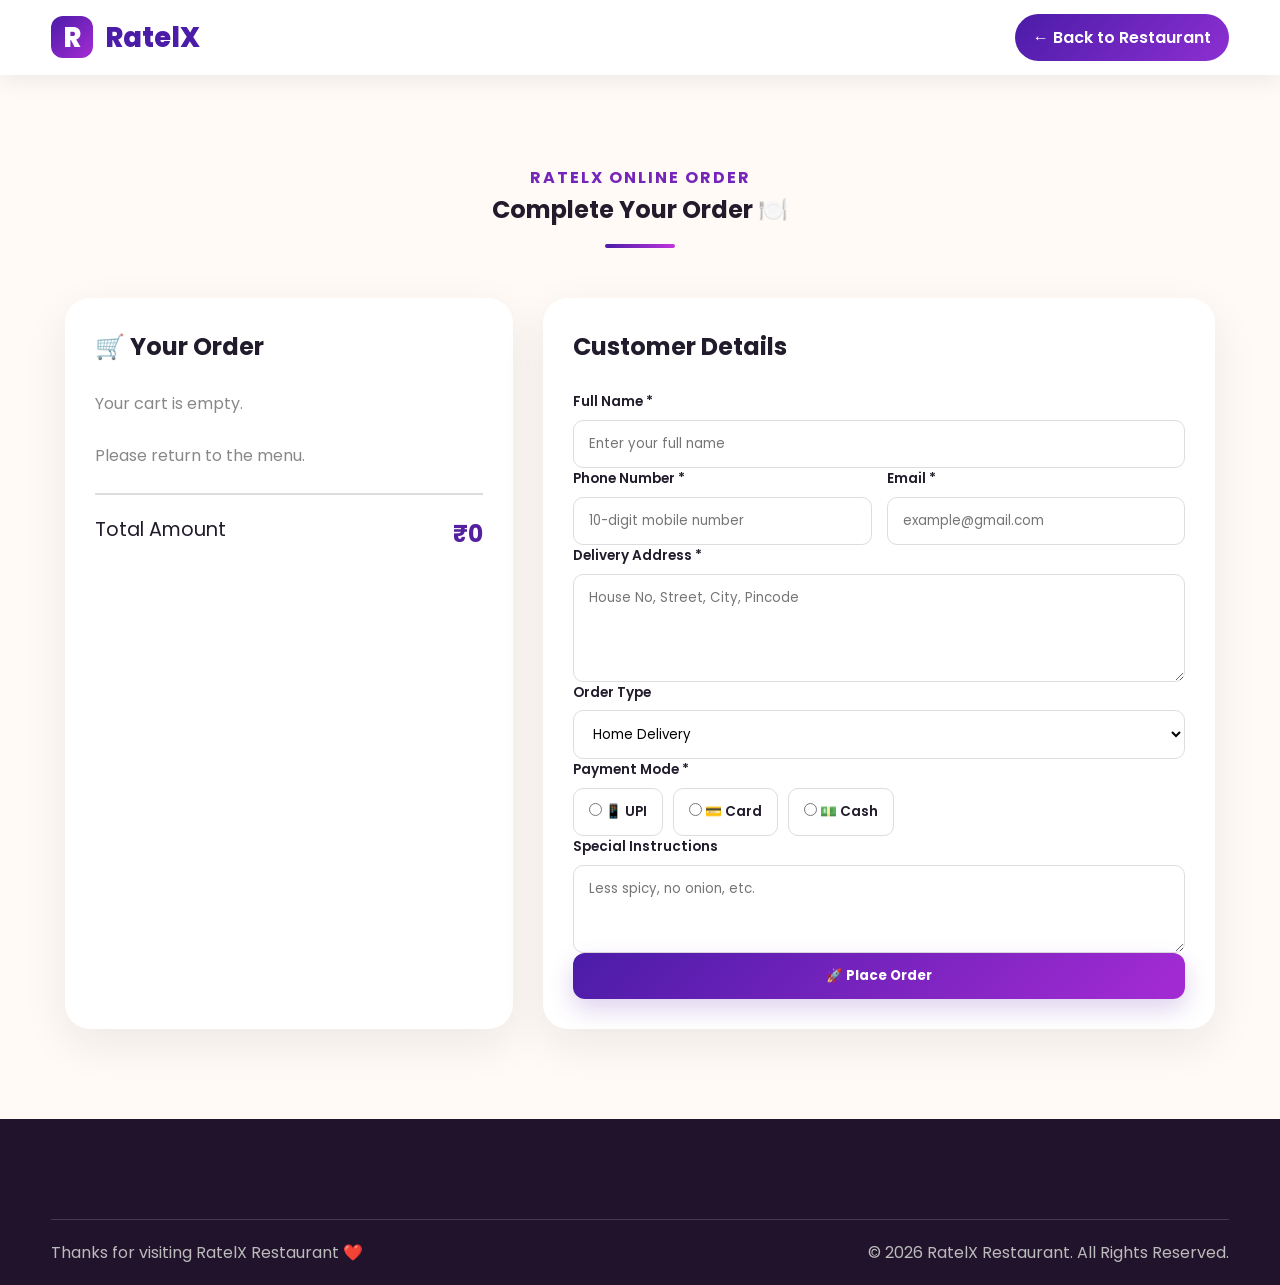
==== order.html @ f3d79026 "Add files via upload" ====
<!DOCTYPE html>
<html lang="en">

<head>

    <meta charset="UTF-8">

    <meta name="viewport"
          content="width=device-width, initial-scale=1.0">

    <title>RatelX | Place Your Order</title>

    <link rel="stylesheet" href="style.css">

    <link rel="preconnect" href="https://fonts.googleapis.com">

    <link rel="preconnect"
          href="https://fonts.gstatic.com"
          crossorigin>

    <link href="https://fonts.googleapis.com/css2?family=Poppins:wght@300;400;500;600;700;800&display=swap"
          rel="stylesheet">

</head>


<body class="order-page">


<header class="header">

    <nav class="navbar">

        <div class="logo">
            <span>R</span>
            RatelX
        </div>

        <a href="index.html" class="nav-order">
            ← Back to Restaurant
        </a>

    </nav>

</header>


<main>

<section class="order-section">

    <div class="section-title">

        <p>RATELX ONLINE ORDER</p>

        <h1>
            Complete Your Order 🍽️
        </h1>

        <span></span>

    </div>


    <div class="order-layout">


        <!-- ORDER SUMMARY -->

        <div class="order-summary">

            <h2>🛒 Your Order</h2>

            <div id="orderItems">

                <p class="empty-cart">
                    Your cart is empty.
                    <br><br>
                    Go back and select some delicious food!
                </p>

            </div>


            <div class="order-total">

                <span>Total Amount</span>

                <strong id="orderTotal">
                    ₹0
                </strong>

            </div>

        </div>


        <!-- CUSTOMER FORM -->

        <form id="orderForm" class="order-form">


            <h2>Customer Details</h2>


            <div class="input-group">

                <label>Full Name *</label>

                <input
                    type="text"
                    id="customerName"
                    placeholder="Enter your full name"
                    required>

            </div>


            <div class="form-row">

                <div class="input-group">

                    <label>Phone Number *</label>

                    <input
                        type="tel"
                        id="customerPhone"
                        pattern="[0-9]{10}"
                        maxlength="10"
                        placeholder="10-digit mobile number"
                        required>

                </div>


                <div class="input-group">

                    <label>Email *</label>

                    <input
                        type="email"
                        id="customerEmail"
                        placeholder="example@gmail.com"
                        required>

                </div>

            </div>


            <div class="input-group">

                <label>Delivery Address *</label>

                <textarea
                    id="customerAddress"
                    rows="4"
                    placeholder="House No, Street, City, Pincode"
                    required></textarea>

            </div>


            <div class="input-group">

                <label>Order Type</label>

                <select id="orderType">

                    <option>Home Delivery</option>
                    <option>Take Away</option>
                    <option>Dine In</option>

                </select>

            </div>


            <div class="input-group">

                <label>Payment Mode *</label>

                <div class="payment-options">

                    <label>
                        <input
                            type="radio"
                            name="payment"
                            value="UPI"
                            required>

                        📱 UPI
                    </label>


                    <label>
                        <input
                            type="radio"
                            name="payment"
                            value="Card">

                        💳 Card
                    </label>


                    <label>
                        <input
                            type="radio"
                            name="payment"
                            value="Cash">

                        💵 Cash
                    </label>

                </div>

            </div>


            <div class="input-group">

                <label>Special Instructions</label>

                <textarea
                    id="instructions"
                    rows="3"
                    placeholder="Less spicy, no onion, etc."></textarea>

            </div>


            <button
                type="submit"
                class="btn primary-btn full-btn">

                🚀 Place Order

            </button>

        </form>

    </div>


    <!-- ORDER SUCCESS -->

    <div id="orderSuccess" class="order-success">

        <div class="success-icon">
            ✓
        </div>

        <h2>
            Order Placed Successfully!
        </h2>

        <p id="orderMessage"></p>

        <div class="success-actions">

            <button
                class="btn primary-btn"
                onclick="sendSMSDemo()">

                📱 Send SMS Confirmation

            </button>

            <a href="index.html"
               class="btn secondary-btn">

                🏠 Back Home

            </a>

        </div>

    </div>

</section>

</main>


<footer class="footer">

    <div class="footer-bottom">

        <p>
            Thanks for visiting RatelX Restaurant ❤️
        </p>

        <p>
            © 2026 RatelX Restaurant.
            All Rights Reserved.
        </p>

    </div>

</footer>


<script src="script.js"></script>

</body>

</html>
---- style.css ----
/* =====================================================
   RATELX RESTAURANT
   MAIN STYLESHEET
===================================================== */

* {
    margin: 0;
    padding: 0;
    box-sizing: border-box;
}

html {
    scroll-behavior: smooth;
}

body {
    font-family: "Poppins", sans-serif;
    background: #fffaf5;
    color: #211b2b;
    line-height: 1.6;
}

a {
    text-decoration: none;
    color: inherit;
}

button,
input,
select,
textarea {
    font-family: inherit;
}

button {
    cursor: pointer;
}


/* =====================================================
   HEADER
===================================================== */

.header {
    position: sticky;
    top: 0;
    z-index: 1000;
    background: rgba(255, 255, 255, 0.95);
    backdrop-filter: blur(12px);
    box-shadow: 0 4px 25px rgba(0, 0, 0, 0.08);
}

.navbar {
    width: min(1200px, 92%);
    margin: auto;

    min-height: 75px;

    display: flex;
    align-items: center;
    justify-content: space-between;

    gap: 25px;
}

.logo {
    font-size: 1.7rem;
    font-weight: 800;
    color: #4b1ca8;
}

.logo span {
    display: inline-flex;

    width: 42px;
    height: 42px;

    justify-content: center;
    align-items: center;

    border-radius: 12px;

    color: white;
    background: linear-gradient(135deg, #4b1ca8, #a52bd4);

    margin-right: 7px;
}

.nav-links {
    list-style: none;

    display: flex;
    align-items: center;

    gap: 25px;
}

.nav-links a {
    font-size: 0.9rem;
    font-weight: 600;

    transition: 0.3s;
}

.nav-links a:hover {
    color: #7226bb;
}

.nav-order {
    padding: 11px 18px;

    color: white;

    background: linear-gradient(135deg, #4b1ca8, #8d2fd2);

    border-radius: 30px;

    font-weight: 600;

    transition: 0.3s;
}

.nav-order:hover {
    transform: translateY(-3px);
    box-shadow: 0 8px 20px rgba(75, 28, 168, 0.3);
}

.menu-toggle {
    display: none;

    border: none;
    background: none;

    font-size: 1.6rem;
}


/* =====================================================
   HERO
===================================================== */

.hero {
    min-height: 700px;

    width: min(1200px, 92%);
    margin: auto;

    display: grid;
    grid-template-columns: 1.1fr 0.9fr;

    align-items: center;

    gap: 50px;
}

.hero-content {
    animation: fadeUp 1s ease;
}

.small-title {
    color: #7b29bd;
    font-weight: 700;
    letter-spacing: 3px;
}

.hero h1 {
    font-size: clamp(3rem, 6vw, 5.8rem);
    line-height: 1.05;
    margin: 15px 0;
}

.hero h1 span {
    color: #7926bd;
}

.hero-content>p:not(.small-title) {
    max-width: 600px;
    color: #665d6d;
    font-size: 1.1rem;
}

.hero-buttons {
    display: flex;
    gap: 15px;
    margin: 30px 0;
    flex-wrap: wrap;
}

.btn {
    display: inline-flex;

    align-items: center;
    justify-content: center;

    border: none;
    border-radius: 12px;

    padding: 13px 24px;

    font-weight: 700;

    transition: 0.3s;
}

.primary-btn {
    color: white;

    background: linear-gradient(135deg,
            #4b1ca8,
            #a52bd4);

    box-shadow: 0 10px 25px rgba(90, 30, 170, 0.2);
}

.primary-btn:hover {
    transform: translateY(-4px);
    box-shadow: 0 15px 30px rgba(90, 30, 170, 0.3);
}

.secondary-btn {
    border: 2px solid #6520aa;
    color: #6520aa;
    background: white;
}

.secondary-btn:hover {
    background: #6520aa;
    color: white;
}

.hero-stats {
    display: flex;
    gap: 40px;
}

.hero-stats div {
    display: flex;
    flex-direction: column;
}

.hero-stats strong {
    color: #4b1ca8;
    font-size: 1.5rem;
}

.hero-stats small {
    color: #777;
}

.hero-food {
    min-height: 500px;

    display: flex;
    justify-content: center;
    align-items: center;

    position: relative;
}

.food-circle {
    width: 350px;
    height: 350px;

    display: flex;
    align-items: center;
    justify-content: center;

    font-size: 12rem;

    border-radius: 50%;

    background:
        radial-gradient(circle,
            #fff 35%,
            #f4ddff 36%,
            #e6c5ff 70%,
            #cf9eff 100%);

    box-shadow:
        0 30px 80px rgba(89, 32, 160, 0.2);

    animation: floatFood 4s ease-in-out infinite;
}

.floating-card {
    position: absolute;

    padding: 14px 20px;

    background: white;

    border-radius: 15px;

    box-shadow: 0 12px 30px rgba(0, 0, 0, 0.12);

    font-weight: 700;
}

.main-img {
    border-radius: 50%;
}

.card-one {
    top: 20%;
    right: 0;
}

.card-two {
    bottom: 20%;
    left: 0;
}



/* =====================================================
   SECTION
===================================================== */

.section {
    width: min(1200px, 92%);
    margin: auto;
    padding: 90px 0;
}

.section-title {
    text-align: center;
    margin-bottom: 50px;
}

.section-title p {
    color: #7625bb;
    font-weight: 700;
    letter-spacing: 2px;
}

.section-title h2 {
    font-size: clamp(2rem, 4vw, 3rem);
    margin-top: 8px;
}

.section-title span {
    display: block;

    width: 70px;
    height: 4px;

    background: linear-gradient(90deg,
            #4b1ca8,
            #c034dc);

    margin: 15px auto;
    border-radius: 10px;
}

hr {
    border: none;
    border-top: 1px solid #eadff0;
}


/* =====================================================
   ABOUT
===================================================== */

.about-grid {
    display: grid;
    grid-template-columns: 1fr 1fr;
    gap: 60px;
    align-items: center;
}

.rest-img {
    border-radius: 20px;
}

.about-image {
    min-height: 400px;

    display: flex;
    justify-content: center;
    align-items: center;

    font-size: 10rem;

    border-radius: 40px;




}

.about-content h3 {
    font-size: 2rem;
    margin-bottom: 20px;
}

.about-content p {
    color: #6d6573;
    margin-bottom: 18px;
}

.features {
    display: grid;
    grid-template-columns: 1fr 1fr;
    gap: 15px;

    margin-top: 25px;
}

.features div {
    padding: 12px;

    border-radius: 10px;

    background: #f4eaff;

    color: #54209a;

    font-weight: 600;
}


/* =====================================================
   MENU
===================================================== */

.category-buttons {
    display: flex;
    justify-content: center;

    gap: 10px;

    flex-wrap: wrap;

    margin-bottom: 35px;
}

.category-buttons button {
    border: 1px solid #ddd;

    background: white;

    padding: 10px 18px;

    border-radius: 25px;

    transition: 0.3s;
}

.category-buttons button:hover,
.category-buttons button.active {
    background: #5b20a7;
    color: white;
}

.menu-grid {
    display: grid;

    grid-template-columns:
        repeat(3, 1fr);

    gap: 25px;
}

.food-card {
    overflow: hidden;

    background: white;

    border-radius: 20px;

    box-shadow: 0 10px 35px rgba(40, 20, 60, 0.08);

    transition: 0.4s;
}

.food-card:hover {
    transform: translateY(-8px);

    box-shadow:
        0 20px 45px rgba(50, 20, 80, 0.15);
}

.food-image {
    min-height: 190px;

    display: flex;
    align-items: center;
    justify-content: center;

    font-size: 6rem;

    background:
        linear-gradient(135deg,
            #f4e8ff,
            #fff5ec);

    position: relative;
}

.img-size {
    height: 230px;
    width: 100%;
}

.discount,
.special {
    position: absolute;

    top: 15px;
    left: 15px;

    padding: 6px 12px;

    border-radius: 20px;

    background: #e7d5ff;

    color: #5a209e;

    font-size: 0.7rem;
    font-weight: 800;
}

.special {
    background: #fff0bb;
    color: #9a6700;
}

.food-info {
    padding: 22px;
}

.food-type {
    color: #8c38bd;

    font-size: 0.7rem;

    font-weight: 800;

    letter-spacing: 1px;
}

.food-info h3 {
    margin: 7px 0;
}

.food-info p {
    color: #777;
    font-size: 0.9rem;
}

.price-row {
    margin-top: 20px;

    display: flex;
    justify-content: space-between;
    align-items: center;
}

.price-row div {
    display: flex;
    flex-direction: column;
}

.price-row del {
    color: #aaa;
    font-size: 0.8rem;
}

.price-row strong {
    color: #4c1da3;
    font-size: 1.3rem;
}

.price-row button {
    border: none;

    padding: 9px 15px;

    border-radius: 10px;

    color: white;

    background: #5620a6;

    transition: 0.3s;
}

.price-row button:hover {
    transform: scale(1.05);
}


/* =====================================================
   SPECIAL OFFER
===================================================== */

.special-section {
    width: min(1100px, 92%);

    margin: 30px auto 80px;

    min-height: 350px;

    border-radius: 35px;

    display: flex;
    align-items: center;

    padding: 60px;

    color: white;

    background:
        linear-gradient(120deg,
            #351071,
            #7b1fa2,
            #ba39ce);

    position: relative;
    overflow: hidden;
}

.special-section::after {
    content: "🍛";

    position: absolute;

    right: 50px;
    top: 40px;

    font-size: 15rem;

    opacity: 0.15;
}

.special-content {
    position: relative;
    z-index: 1;
}

.special-content>p:first-child {
    letter-spacing: 3px;
    font-weight: 700;
}

.special-content h2 {
    font-size: 3rem;
    margin: 10px 0;
}

.combo-price {
    display: flex;
    gap: 15px;
    align-items: center;

    margin: 25px 0;
}

.combo-price strong {
    font-size: 2.5rem;
}

.combo-price span {
    background: white;
    color: #6520a8;
    padding: 5px 12px;
    border-radius: 20px;
    font-weight: 700;
}


/* =====================================================
   BOOKING
===================================================== */

.booking-container {
    display: grid;

    grid-template-columns: 0.8fr 1.2fr;

    gap: 40px;

    background: white;

    padding: 40px;

    border-radius: 30px;

    box-shadow: 0 15px 50px rgba(40, 20, 60, 0.08);
}

.booking-info {
    padding: 20px;
}

.booking-info h3 {
    font-size: 2rem;
}

.booking-info p {
    color: #777;
    margin: 15px 0 30px;
}

.booking-benefits {
    display: grid;
    gap: 15px;
}

.booking-benefits div {
    padding: 14px;

    background: #f6edff;

    border-radius: 12px;

    font-weight: 600;

    color: #542099;
}

.booking-form {
    display: flex;
    flex-direction: column;
    gap: 15px;
}

.form-row {
    display: grid;

    grid-template-columns: 1fr 1fr;

    gap: 15px;
}

.input-group {
    display: flex;
    flex-direction: column;
    gap: 7px;
}

.input-group label,
.rating-grid label {
    font-size: 0.85rem;
    font-weight: 600;
}

input,
select,
textarea {
    width: 100%;

    padding: 13px 15px;

    border: 1px solid #ddd;

    border-radius: 10px;

    outline: none;

    background: #fff;

    transition: 0.3s;
}

input:focus,
select:focus,
textarea:focus {
    border-color: #7225b5;

    box-shadow:
        0 0 0 3px rgba(114, 37, 181, 0.1);
}

.full-btn {
    width: 100%;
}


/* =====================================================
   OTP
===================================================== */

.otp-box {
    display: none;

    max-width: 500px;

    margin: 30px auto 0;

    padding: 30px;

    text-align: center;

    background: white;

    border-radius: 20px;

    box-shadow: 0 10px 35px rgba(0, 0, 0, 0.1);
}

.otp-box.active {
    display: block;

    animation: fadeUp 0.5s ease;
}

.otp-box input {
    max-width: 250px;

    margin: 15px auto;
    text-align: center;

    letter-spacing: 5px;
}

#demoOTP {
    margin-top: 15px;

    color: #7523b4;

    font-weight: 700;
}

.success-message {
    display: none;

    max-width: 700px;

    margin: 30px auto;

    padding: 30px;

    text-align: center;

    border-radius: 20px;

    background: #e9fff1;

    color: #146b38;
}

.success-message.active {
    display: block;

    animation: fadeUp 0.5s ease;
}


/* =====================================================
   RATING
===================================================== */

.rating-form {
    max-width: 850px;

    margin: auto;

    padding: 40px;

    background: white;

    border-radius: 25px;

    box-shadow: 0 15px 50px rgba(40, 20, 60, 0.08);
}

.rating-question {
    margin: 30px 0;
}

.stars {
    display: flex;

    flex-direction: row-reverse;

    justify-content: flex-end;

    gap: 5px;

    margin-top: 10px;
}

.stars input {
    display: none;
}

.stars label {
    font-size: 2.5rem;

    color: #ccc;

    cursor: pointer;

    transition: 0.2s;
}

.stars label:hover,
.stars label:hover~label {
    color: #ffc400;
}

.stars input:checked~label {
    color: #ffc400;
}

.rating-grid {
    display: grid;

    grid-template-columns: 1fr 1fr;

    gap: 20px;

    margin-bottom: 20px;
}


/* =====================================================
   INNOVATION
===================================================== */

.innovation {
    background: #fffaf5;
}

.innovation-grid {
    display: grid;

    grid-template-columns:
        repeat(4, 1fr);

    gap: 20px;
}

.innovation-grid article {
    padding: 30px 20px;

    background: white;

    border-radius: 20px;

    text-align: center;

    transition: 0.3s;
}

.innovation-grid article:hover {
    transform: translateY(-7px);

    box-shadow:
        0 15px 35px rgba(50, 20, 80, 0.1);
}

.innovation-grid article>div {
    font-size: 3rem;
}

.innovation-grid h3 {
    margin: 12px 0;
}

.innovation-grid p {
    color: #777;
    font-size: 0.9rem;
}


/* =====================================================
   ORDER PAGE
===================================================== */

.order-section {
    width: min(1150px, 92%);

    margin: auto;

    padding: 90px 0;
}

.order-layout {
    display: grid;

    grid-template-columns: 0.8fr 1.2fr;

    gap: 30px;
}

.order-summary,
.order-form {
    background: white;

    border-radius: 25px;

    padding: 30px;

    box-shadow:
        0 15px 45px rgba(40, 20, 60, 0.08);
}

.order-summary h2,
.order-form h2 {
    margin-bottom: 25px;
}

.order-item {
    display: flex;

    justify-content: space-between;

    align-items: center;

    gap: 10px;

    padding: 15px 0;

    border-bottom: 1px solid #eee;
}

.order-item strong {
    color: #54209f;
}

.remove-item {
    border: none;

    background: #ffe6e6;

    color: #a22;

    border-radius: 8px;

    padding: 5px 8px;
}

.order-total {
    display: flex;

    justify-content: space-between;

    margin-top: 25px;

    padding-top: 20px;

    border-top: 2px solid #ddd;

    font-size: 1.2rem;
}

.order-total strong {
    color: #54209f;
    font-size: 1.5rem;
}

.empty-cart {
    color: #888;
}

.payment-options {
    display: flex;

    flex-wrap: wrap;

    gap: 10px;
}

.payment-options label {
    padding: 12px 15px;

    border: 1px solid #ddd;

    border-radius: 10px;

    cursor: pointer;
}

.payment-options input {
    width: auto;
}

.order-success {
    display: none;

    max-width: 750px;

    margin: 40px auto;

    padding: 50px 30px;

    text-align: center;

    background: white;

    border-radius: 30px;

    box-shadow:
        0 20px 60px rgba(40, 20, 60, 0.12);
}

.order-success.active {
    display: block;

    animation: fadeUp 0.6s ease;
}

.success-icon {
    width: 80px;
    height: 80px;

    display: flex;

    justify-content: center;
    align-items: center;

    margin: auto;

    border-radius: 50%;

    background: #d8ffe7;

    color: #159348;

    font-size: 3rem;
}

.success-actions {
    display: flex;

    justify-content: center;

    gap: 15px;

    margin-top: 25px;

    flex-wrap: wrap;
}


/* =====================================================
   FOOTER
===================================================== */

.footer {
    background: #20132b;

    color: white;

    padding: 60px 0 20px;
}

.footer-grid {
    width: min(1200px, 92%);

    margin: auto;

    display: grid;

    grid-template-columns:
        1.4fr 1fr 1fr 1fr;

    gap: 40px;
}

.footer-logo {
    color: white;
}

.footer-grid h3 {
    margin-bottom: 15px;
}

.footer-grid a {
    display: block;

    color: #cfc6d5;

    margin: 8px 0;

    transition: 0.3s;
}

.footer-grid a:hover {
    color: white;
}

.footer-grid p {
    color: #cfc6d5;
    margin: 5px 0;
}

.footer-bottom {
    width: min(1200px, 92%);

    margin: 40px auto 0;

    padding-top: 20px;

    border-top: 1px solid #44384d;

    display: flex;

    justify-content: space-between;

    gap: 20px;

    color: #bbb;
}


/* =====================================================
   CART FLOATING BUTTON
===================================================== */

.cart-button {
    position: fixed;

    right: 25px;
    bottom: 25px;

    width: 60px;
    height: 60px;

    display: flex;

    align-items: center;
    justify-content: center;

    border-radius: 50%;

    color: white;

    background: #5d20aa;

    box-shadow:
        0 10px 30px rgba(70, 20, 130, 0.3);

    font-size: 1.4rem;

    z-index: 900;

    transition: 0.3s;
}

.cart-button:hover {
    transform: scale(1.1);
}

.cart-button span {
    position: absolute;

    right: -4px;
    top: -4px;

    width: 23px;
    height: 23px;

    display: flex;

    align-items: center;
    justify-content: center;

    border-radius: 50%;

    background: #e63474;

    color: white;

    font-size: 0.7rem;
}


/* =====================================================
   ANIMATIONS
===================================================== */

@keyframes fadeUp {

    from {
        opacity: 0;
        transform: translateY(30px);
    }

    to {
        opacity: 1;
        transform: translateY(0);
    }

}

@keyframes floatFood {

    0%,
    100% {
        transform: translateY(0);
    }

    50% {
        transform: translateY(-20px);
    }

}


/* =====================================================
   RESPONSIVE DESIGN
===================================================== */

@media(max-width:1000px) {

    .nav-links {
        gap: 12px;
    }

    .menu-grid {
        grid-template-columns: repeat(2, 1fr);
    }

    .innovation-grid {
        grid-template-columns: repeat(2, 1fr);
    }

    .hero {
        grid-template-columns: 1fr;
        text-align: center;
        padding: 60px 0;
    }

    .hero-content>p:not(.small-title) {
        margin: auto;
    }

    .hero-buttons,
    .hero-stats {
        justify-content: center;
    }

    .hero-food {
        min-height: 400px;
    }

    .booking-container,
    .order-layout {
        grid-template-columns: 1fr;
    }

}


@media(max-width:750px) {

    .navbar {
        flex-wrap: wrap;
    }

    .menu-toggle {
        display: block;
    }

    .nav-links {
        display: none;

        width: 100%;

        flex-direction: column;

        padding: 20px;

        background: white;

        border-radius: 15px;
    }

    .nav-links.show {
        display: flex;
    }

    .nav-order {
        display: none;
    }

    .hero h1 {
        font-size: 3rem;
    }

    .food-circle {
        width: 270px;
        height: 270px;

        font-size: 8rem;
    }

    .about-grid {
        grid-template-columns: 1fr;
    }

    .menu-grid {
        grid-template-columns: 1fr;
    }

    .booking-container {
        padding: 20px;
    }

    .form-row,
    .rating-grid {
        grid-template-columns: 1fr;
    }

    .footer-grid {
        grid-template-columns: 1fr 1fr;
    }

    .footer-bottom {
        flex-direction: column;
    }

}


@media(max-width:500px) {

    .hero-stats {
        gap: 20px;
    }

    .hero-stats strong {
        font-size: 1.2rem;
    }

    .special-section {
        padding: 35px 25px;
    }

    .special-content h2 {
        font-size: 2.2rem;
    }

    .innovation-grid,
    .footer-grid {
        grid-template-columns: 1fr;
    }

    .rating-form,
    .order-summary,
    .order-form {
        padding: 20px;
    }

}
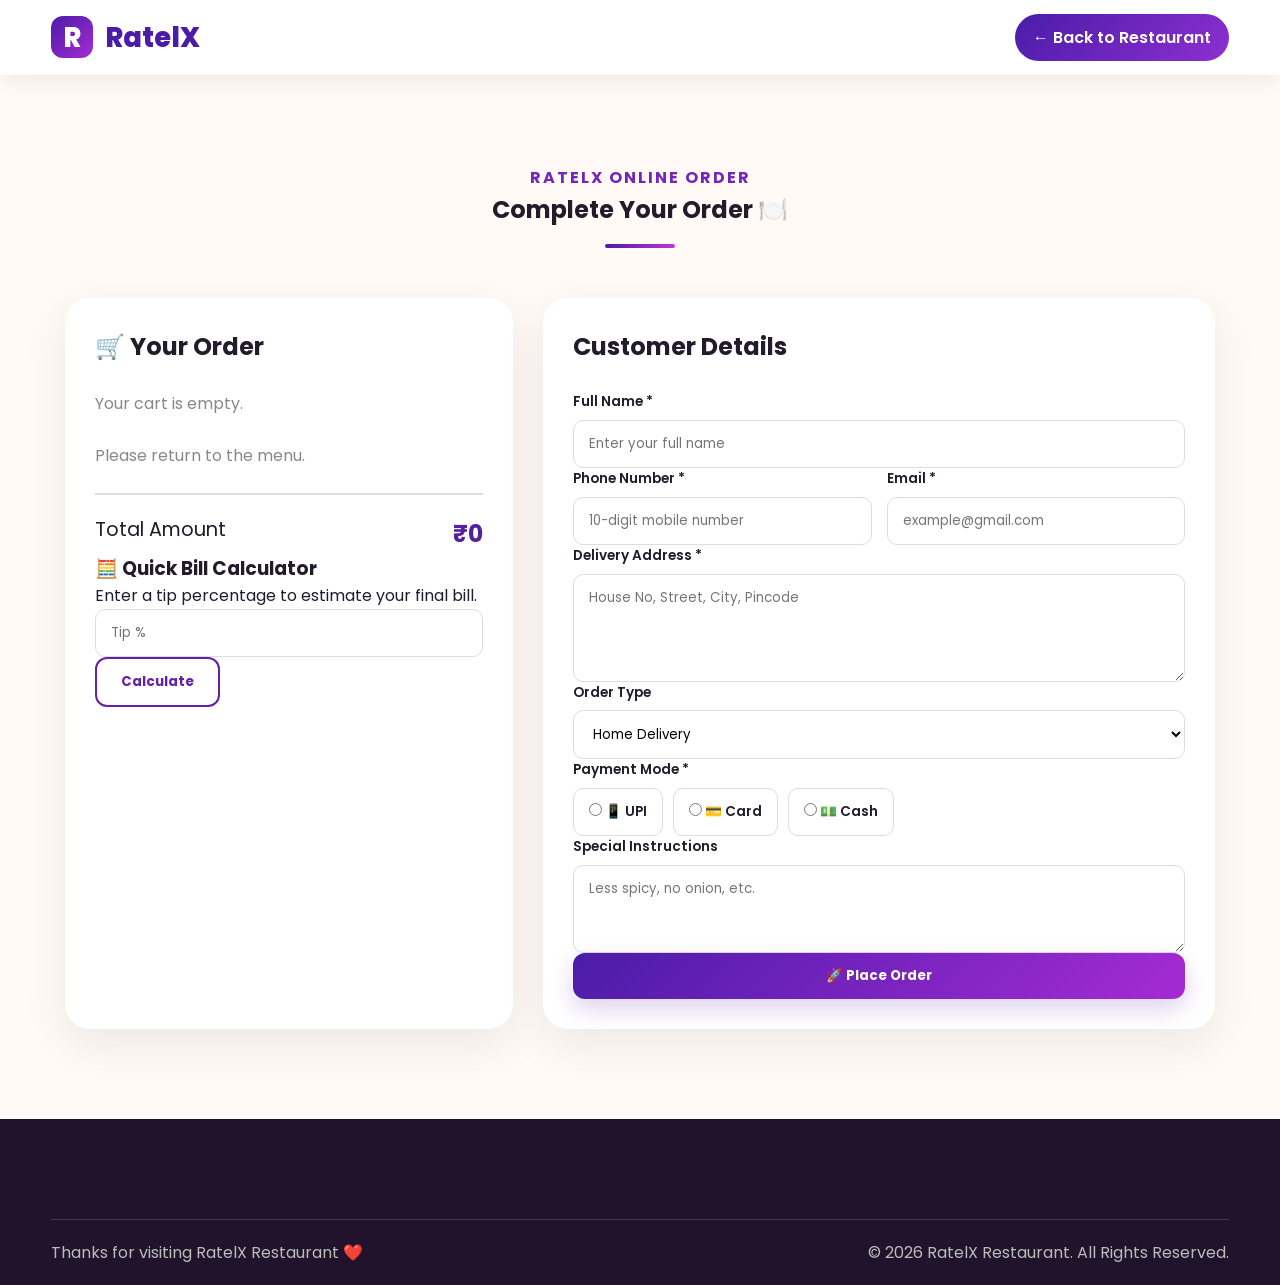
==== commit df1d02bd: "Enhance order page with bill calculator Added a quick bill calculator to estimate final bill based o" ====
--- a/order.html
+++ b/order.html
@@ -92,6 +92,15 @@
 
             </div>
 
+            <div class="bill-calculator">
+                <h3>🧮 Quick Bill Calculator</h3>
+                <p>Enter a tip percentage to estimate your final bill.</p>
+                <div class="calculator-row">
+                    <input type="number" id="tipPercent" min="0" max="100" step="1" placeholder="Tip %">
+                    <button type="button" class="btn secondary-btn" id="calculateBillBtn">Calculate</button>
+                </div>
+                <p id="calculatorResult" class="calculator-result" aria-live="polite"></p>
+            </div>
         </div>
 
 
@@ -304,4 +313,4 @@
 
 </body>
 
-</html>+</html>
